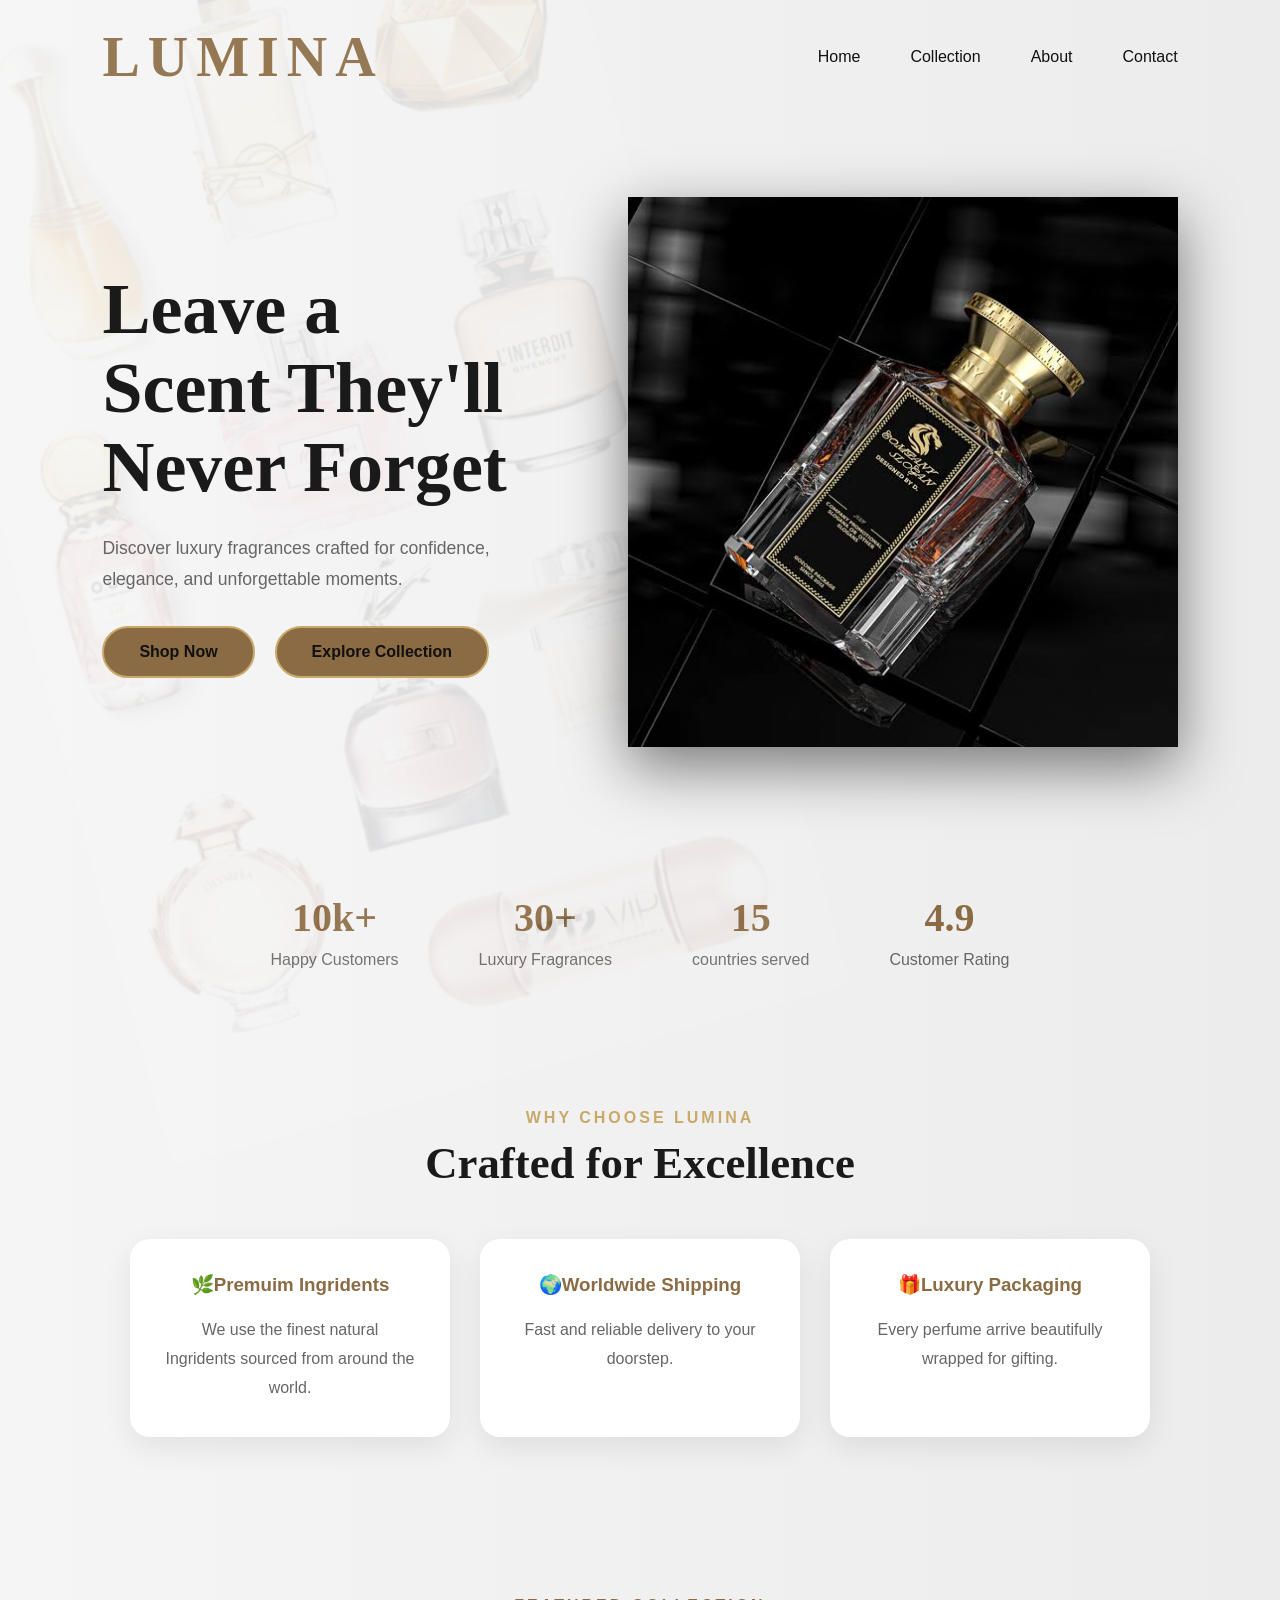
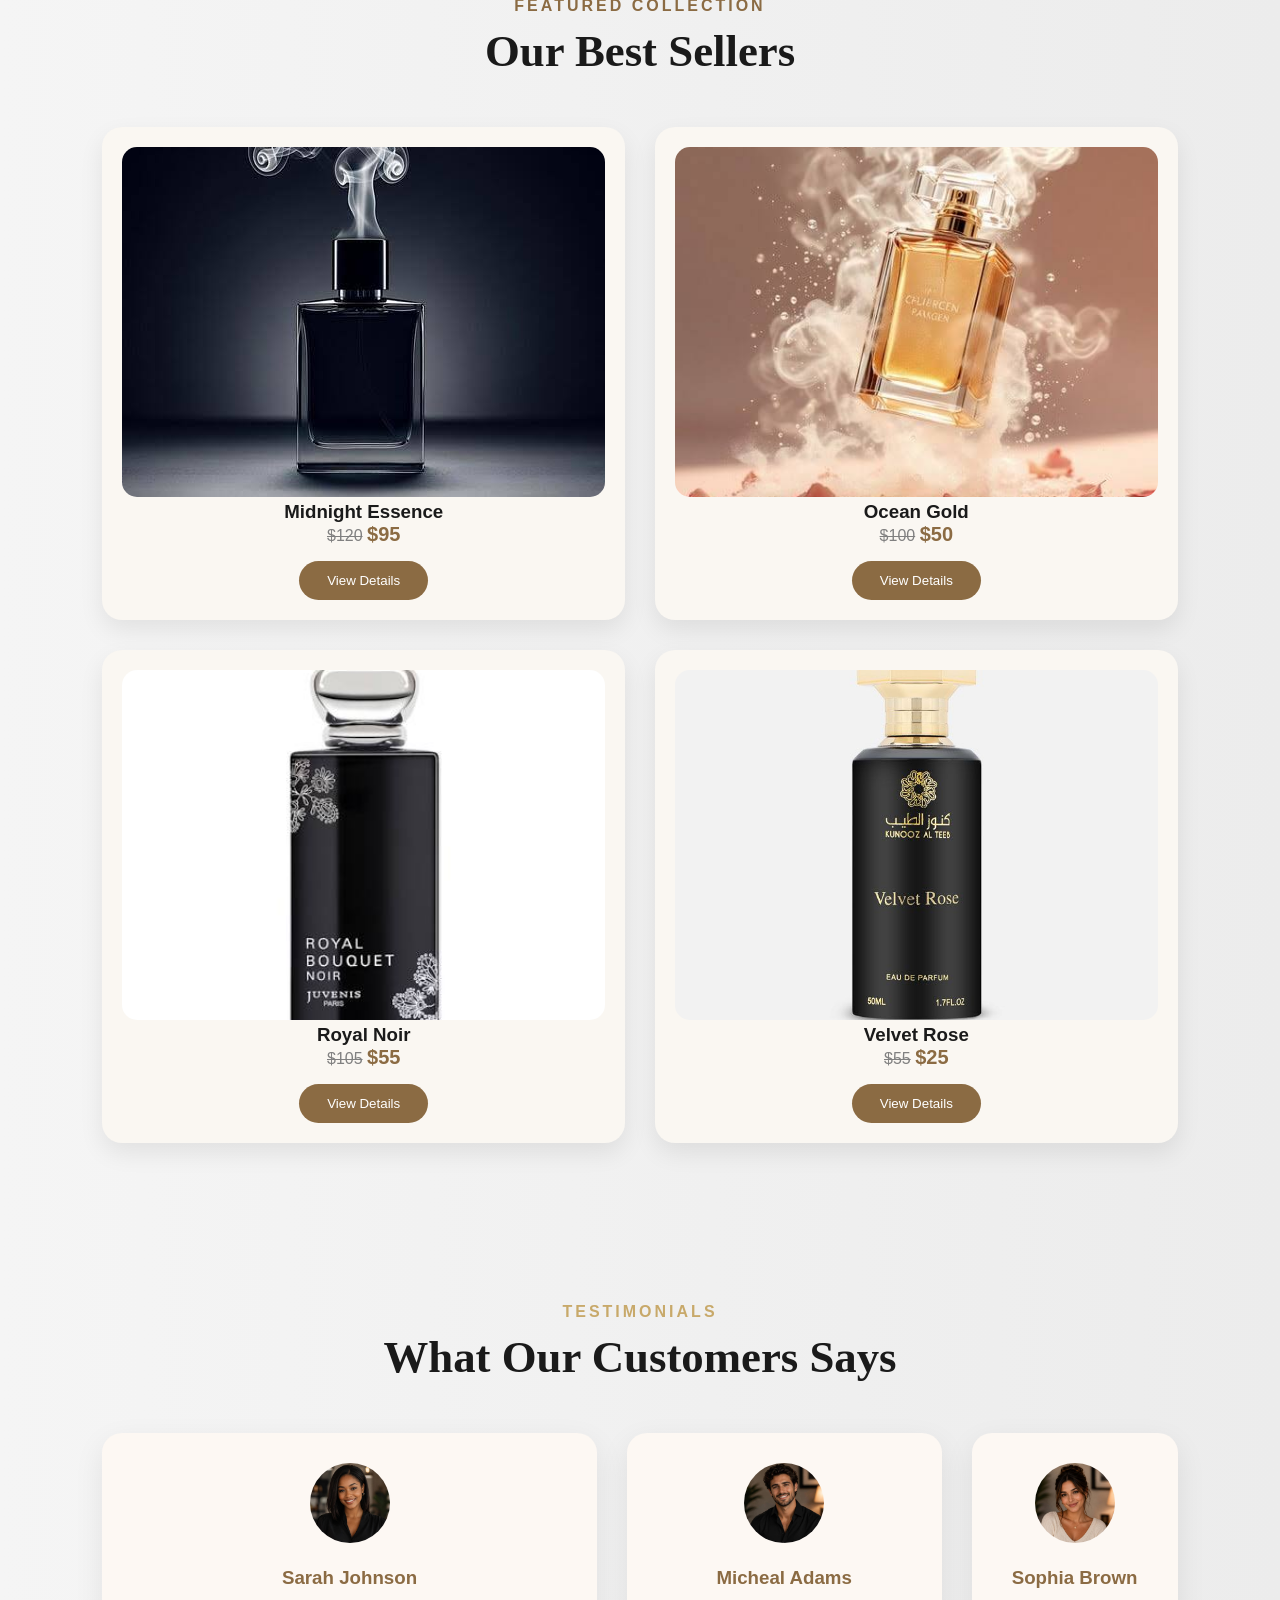
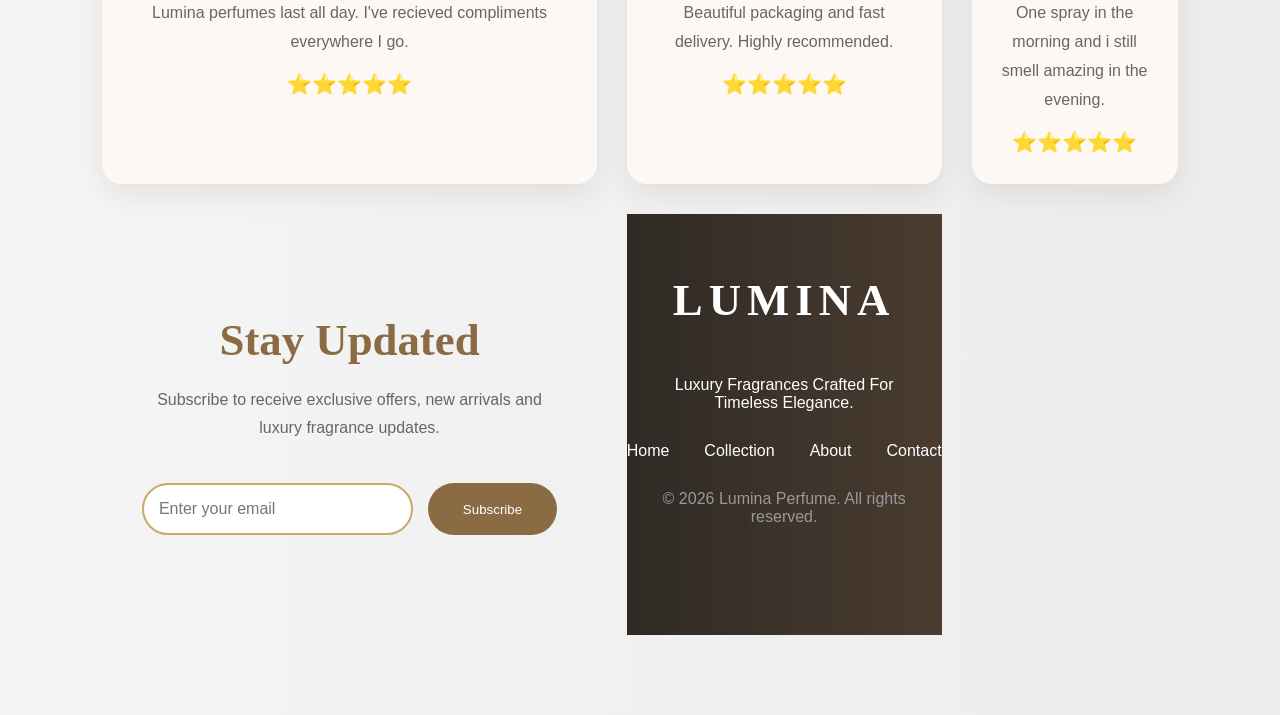
==== index.html @ da29b8a6 "First commit" ====
<!DOCTYPE html>
<html lang="en">
<head>
  <meta charset="UTF-8">
  <meta name="viewport" content="width=device-width, initial-scale=1.0">
  <title>LUMINA PERFUME</title>

  <link rel="stylesheet" href="style.css">
</head>
<body>
  <header>
    <nav>
      <h2>LUMINA</h2>

      <ul>
        <li><a href="#">Home</a></li>
        <li><a href="#">Collection</a></li>
        <li><a href="#">About</a></li>
        <li><a href="#">Contact</a></li>
      </ul>
    </nav>
  </header>

  <section class="hero">
       <img src="images/w.jpg" alt="" class="bg-perfume">

       <div class="hero-text">
           <h1>Leave a <br> 
            Scent They'll <br>
            Never Forget
          </h1>

           <p>
            Discover luxury fragrances crafted for 
            confidence,
              elegance, and unforgettable moments.
           </p>
           <div class="buttons">
           <button>Shop Now</button>
           <button class="explore-btn">Explore Collection</button>
           </div>
       </div>
       <div class="hero-image">
          <img src="images/WhatsApp Image 2026-07-01 at 03.10.11.jpeg" alt="Perfume Bottle">
       </div>
  </section>
  <section class="stats">
    <div class="stat-box">
      <h2>10k+</h2>
      <p>Happy Customers</p>
    </div>

    <div class="stat-box">
      <h2>30+</h2>
      <p>Luxury Fragrances</p>
    </div>

    <div class="stat-box">
      <h2>15</h2>
      <p>countries served</p>
    </div>
    <div class="stat-box">
      <h2>4.9</h2>
      <p>Customer Rating</p>
    </div>
  </section>
  <section class="features">
    <h4>WHY CHOOSE LUMINA</h4>
    <h2>Crafted for Excellence</h2>
    <div class="feature-container">
      <div class="feature-card">
        <h3>🌿Premuim Ingridents</h3>
        <p>We use the finest natural
          Ingridents
             sourced from around the world.
        </p>
      </div>
      <div class="feature-card">
        <h3>🌍Worldwide Shipping</h3>
        <p>
          Fast and reliable delivery
          to your doorstep.
        </p>
      </div>
      <div  class="feature-card">
        <h3>🎁Luxury Packaging</h3>
        <p>
          Every perfume arrive beautifully
          wrapped for gifting.
        </p>
        </div>
  </section>
  <section class="collection">
    <h4>FEATURED COLLECTION</h4>
    <h2>Our Best Sellers</h2>
    <div class="collection-container">
      <div class="collection-card">
        <img src="images/WhatsApp Image 2026-07-01 at 03.10.11 (2).jpeg" alt="Midnight
         Essence">
         <h3>Midnight Essence</h3>
         <p><del>$120</del> <strong>$95</strong></p>
         <button>View Details</button>
      </div>
      <div class="collection-card">
        <img src="images/WhatsApp Image 2026-07-01 at 03.10.11 (1).jpeg" alt="Ocean
        Gold">
        <h3>Ocean Gold</h3>
        <p><del>$100</del> <strong>$50</strong></p>
        <button>View Details</button>
      </div>
      <div class="collection-card">
        <img src="images/img2.jpg" alt="Royal
        Noir">
        <h3>Royal Noir</h3>
        <p><del>$105</del> <strong>$55</strong></p>
        <button>View Details</button>
      </div>
      <div class="collection-card">
        <img src="images/44.jpg" alt="Velvet
        Rose">
        <h3>Velvet Rose</h3>
        <p><del>$55</del> <strong>$25</strong></p>
        <button>View Details</button>
      </div>
    </div>
  </section>
  <section class="testimonials">
    <h4>TESTIMONIALS</h4>
    <h2>What Our Customers Says</h2>
    <div class="testimonial-container">
      <div class="testimonial-card">
        <img src="images/12.jpeg" alt="customer">
        <h3>Sarah Johnson</h3>
        <p>
          Lumina perfumes last all day.
          I've recieved compliments
          everywhere I go.
        </p>
        <div class="stars">
          ⭐⭐⭐⭐⭐
        </div>
    </div>
      <div class="testimonial-card">
        <img src="images/download" alt="customer">
        <h3>Micheal Adams</h3>
        <p>
          Beautiful packaging and fast delivery.
          Highly recommended.
        </p>
        <div class="stars">
          ⭐⭐⭐⭐⭐
        </div>
    </div>
      <div class="testimonial-card">
        <img src="images/11.jpeg" alt="customer">
        <h3>Sophia Brown</h3>
        <p>
          One spray in the morning and i still 
          smell amazing in the evening.
        </p>
        <div class="stars">
          ⭐⭐⭐⭐⭐
        </div>
    </div>
    <section class="newsletter">

    <h2>Stay Updated</h2>

    <p>
        Subscribe to receive exclusive offers, new arrivals and luxury fragrance updates.
    </p>

    <div class="newsletter-box">
        <input type="email" placeholder="Enter your email">
        <button>Subscribe</button>
    </div>

</section>
    <footer>

    <h2>LUMINA</h2>

    <p>Luxury Fragrances Crafted For Timeless Elegance.</p>

    <div class="footer-links">
        <a href="#">Home</a>
        <a href="#">Collection</a>
        <a href="#">About</a>
        <a href="#">Contact</a>
    </div>

    <p class="copyright">
        © 2026 Lumina Perfume. All rights reserved.
    </p>

</footer>

<script src="script.js"></script>
</body>
</html>
---- style.css ----
*{
  margin: 0;
  padding: 0;
  box-sizing: border-box;
}
/* Google Font */
@import
url('https://fonts.googleapis.com/css2?family=Cinzel:wght@400;600;700&family=Poppins:wght@300;400;500;600&display=swap');
body{
  font-family: 'Poppins', sans-serif;
  background: linear-gradient(to right,#f5F5F5, #ECECEC);
  color: #1a1a1a;
}
a{
  text-decoration: none;
  color: #111;
}
ul{
  list-style: none;
}
.hero-image img{
  width: 550px;
  filter: drop-shadow(0 20px 30px rgba(0,0,0,.5));
  transition: 0.4s ease;
  animation: float 4s ease-in-out infinite;
}
header{
  width: 100%;
  padding: 25px 8%;
}
nav{
  display: flex;
  justify-content: space-between;
  align-items: center;
}
nav h2{
  font-family: 'Cinzel', serif;
  font-size: 3.5rem;
  color: #8B6B43;
  letter-spacing: 8px;
}
nav ul{
  display: flex;
  gap: 50px;
}
nav a{
  font-size: 16px;
  transition: 3s;
}
nav a:hover{
  color: #C8A96A;
}
.hero{
  display: flex;
  justify-content: space-between;
  align-items: center;
  padding: 80px 8%;
  min-height: 80vh;
}
.hero-text{
  max-width: 550px;
}
.hero-text h1{
  font-size: 4.5rem;
  font-family: 'Cinzel', serif;
  line-height: 1.1;
  max-width: 600px;
}
.hero-text p{
  font-size: 1.1rem;
  margin: 25px 0;
  width: 85%;
  color: #666;
  line-height: 1.8;
}
.hero-text button:hover{
  transform: translateY(-5px);
}
.hero{
  position: relative;
}
.bg-perfume{
  position: absolute;
  left: 0;
  top: 50%;
  transform: translateY(-50%) rotate(-15deg);
  width: 700px;
  opacity: .09;
  z-index: 0;
}
.hero-text,
.hero-image{
  position: relative;
  z-index: 1;
}
.hero-image img:hover{
  transform: scale(1.05)rotate(-5deg);
}
.hero-text button{
  padding: 15px 35px;
  border: 2px solid #C8A96A;
  background: #8B6B43;
  color: #111;
  font-size: 16px;
  font-weight: 600;
  border-radius: 50px;
  cursor: pointer;
  transition: all .4s ease;
}
.hero-text button:hover{
  background: transparent;
  color: #8B6B43;
  transform: translateY(-4px);
}
nav li{
  position: relative;
}
nav a::after{
  content: "";
  position: absolute;
  left: 0;
  bottom: -6px;
  width: 0%;
  height: 2px;
  background: #C8A96A;
  transition: 3s;
}
nav a:hover::after{
  width: 100%;
}
.stats{
  display: flex;
  justify-content: center;
  gap: 80px;
  padding: 60px 8%;
  text-align: center;
}
.stat-box h2{
  font-size: 2.5rem;
  color: #8B6B43;
  font-family: 'Cinzel', serif;
}
.stat-box p{
  margin-top: 10px;
  color: #666;
}
@keyframes float{
  0%{
    transform: translateY(0);
  }
  50%{
    transform: translateY(-15px);
  }
  100%{
    transform: translateY(0);
  }
}
.buttons{
  margin-top: 30px;
  display: flex;
  gap: 20px;
}
.explore-btn{
  background: transparent;
  color: #8B6B43;
  border: 2px solid #8B6B43;
}
.explore-btn:hover{
  background: #8B6B43;
  color: white;
}
.features{
  padding: 80px 8%;
  text-align: center;
}
.features h4{
  color: #C8A96A;
  letter-spacing: 3px;
  margin-bottom: 10px;
}
.features h2{
  font-size: 2.8rem;
  font-family: 'Cinzel', serif;
  margin-bottom: 50px;
}
.feature-container{
  display: flex;
  justify-content: center;
  gap: 30px;
  flex-wrap: wrap;
}
.feature-card{
  width: 320px;
  background: white;
  padding: 35px;
  border-radius: 20px;
  box-shadow: 0 10px 30px rgba(0,0,0,.08);
  transition: .4s;
}
.feature-card:hover{
  transform: translateY(-10px);
}
.feature-card h3{
  margin-bottom: 20px;
  color: #8B6B43;
}
.feature-card p{
  color: #666;
  line-height: 1.8;
}
.collection{
  padding: 80px 8%;
  text-align: center;
}
.collection-container{
  display: grid;
  grid-template-columns: 1fr 1fr;
  gap: 30px;
}
.collection-card img{
  width: 100%;
  height: 350px;
  object-fit: cover;
  border-radius: 15px;
}
.collection-card{
  background: #FAF7F2;
  padding: 20px;
  border-radius: 20px;
  box-shadow: 0 10px 25px rgba(0,0,0,.08);
  transition: .4s;
  text-align: center;
}
.collection-card:hover{
  transform: translateY(-10px);
  box-shadow: 0 20px 45px rgba(0,0,0,.18)
}
.collection-card button{
  margin-top: 15px;
  padding: 12px 28px;
  border: none;
  border-radius: 30px;
  background: #8B6B43;
  color: white;
  cursor: pointer;
  transition: .3s;
}
.collection-card button:hover{
  background: #C8A96A;
}
.collection h4{
  color: #8B6B43;
  letter-spacing: 3px;
  margin-bottom: 10px;
}
.collection h2{
  font-size: 2.8rem;
  font-family: 'Cinzel', serif;
  margin-bottom: 50px;
}
.collection-card del{
  color: gray;
}
.collection-card strong{
  color: #8B6B43;
  font-size: 20px;
}
.testimonials{
    padding: 80px 8%;
    text-align: center;
}

.testimonials h4{
    color: #C8A96A;
    letter-spacing: 3px;
    margin-bottom: 10px;
}

.testimonials h2{
    font-size: 2.8rem;
    font-family: 'Cinzel', serif;
    margin-bottom: 50px;
}

.testimonial-container{
    display: grid;
    grid-template-columns: repeat(3, 1fr);
    gap: 30px;
}

.testimonial-card{
    background: #FDF8F3;
    padding: 30px;
    border-radius: 20px;
    box-shadow: 0 10px 30px rgba(0,0,0,.08);
    transition: .4s;
}

.testimonial-card:hover{
    transform: translateY(-10px);
}

.testimonial-card img{
    width: 80px;
    height: 80px;
    border-radius: 50%;
    object-fit: cover;
    margin-bottom: 20px;
}

.testimonial-card h3{
    color: #8B6B43;
    margin-bottom: 10px;
}

.testimonial-card p{
    color: #666;
    line-height: 1.8;
    margin-bottom: 15px;
}

.stars{
    color: gold;
    font-size: 20px;
}
footer{
    background: linear-gradient(to right,#2F2A25,#4A3C30);
    color: white;
    text-align: center;
    padding: 60px 8%;
}

footer h2{
    font-family: 'Cinzel', serif;
    letter-spacing: 6px;
    margin-bottom: 20px;
}

.footer-links{
    margin: 30px 0;
    display: flex;
    justify-content: center;
    gap: 35px;
}

.footer-links a{
    color: white;
}

.footer-links a:hover{
    color: #C8A96A;
}

.copyright{
    margin-top: 30px;
    color: #999;
}
.newsletter{
    padding: 100px 8%;
    text-align: center;
}

.newsletter h2{
    font-size: 2.8rem;
    font-family: 'Cinzel', serif;
    color: #8B6B43;
    margin-bottom: 20px;
}

.newsletter p{
    color: #666;
    max-width: 600px;
    margin: auto;
    line-height: 1.8;
}

.newsletter-box{
    margin-top: 40px;
    display: flex;
    justify-content: center;
    gap: 15px;
}

.newsletter-box input{
    width: 350px;
    padding: 15px;
    border: 2px solid #C8A96A;
    border-radius: 50px;
    outline: none;
    font-size: 16px;
}

.newsletter-box button{
    padding: 15px 35px;
    border: none;
    background: #8B6B43;
    color: white;
    border-radius: 50px;
    cursor: pointer;
}
@media (max-width: 760px){
  nav{
    flex-direction: column;
    gap: 20px;
  }
  .hero{
    flex-direction: column;
    text-align:center;
  }
  .hero-text h1{
    font-size: 3rem;
  }
  .hero-image img{
    width:100%;
    max-width:320px;
  }
  .buttons{
    justify-content: center;
    flex-wrap: wrap;
  }
  .collection-container{
    grid-template-columns: 1fr;
  }
  .testimonial-container{
    grid-template-columns: 1fr;
  }
  .feature-container{
    flex-direction: column;
    align-items: center;
  }
  .hero-image img:hover{
    transform: none;
  }
  .hero-text{
    max-width: 100%;
  }
  .hero-text p{
    width: 100%;
  }
  .hero{
    padding: 50px 5%;
  }
  nav h2{
    font-size: 2.2rem;
    letter-spacing: 4px;
  }
}
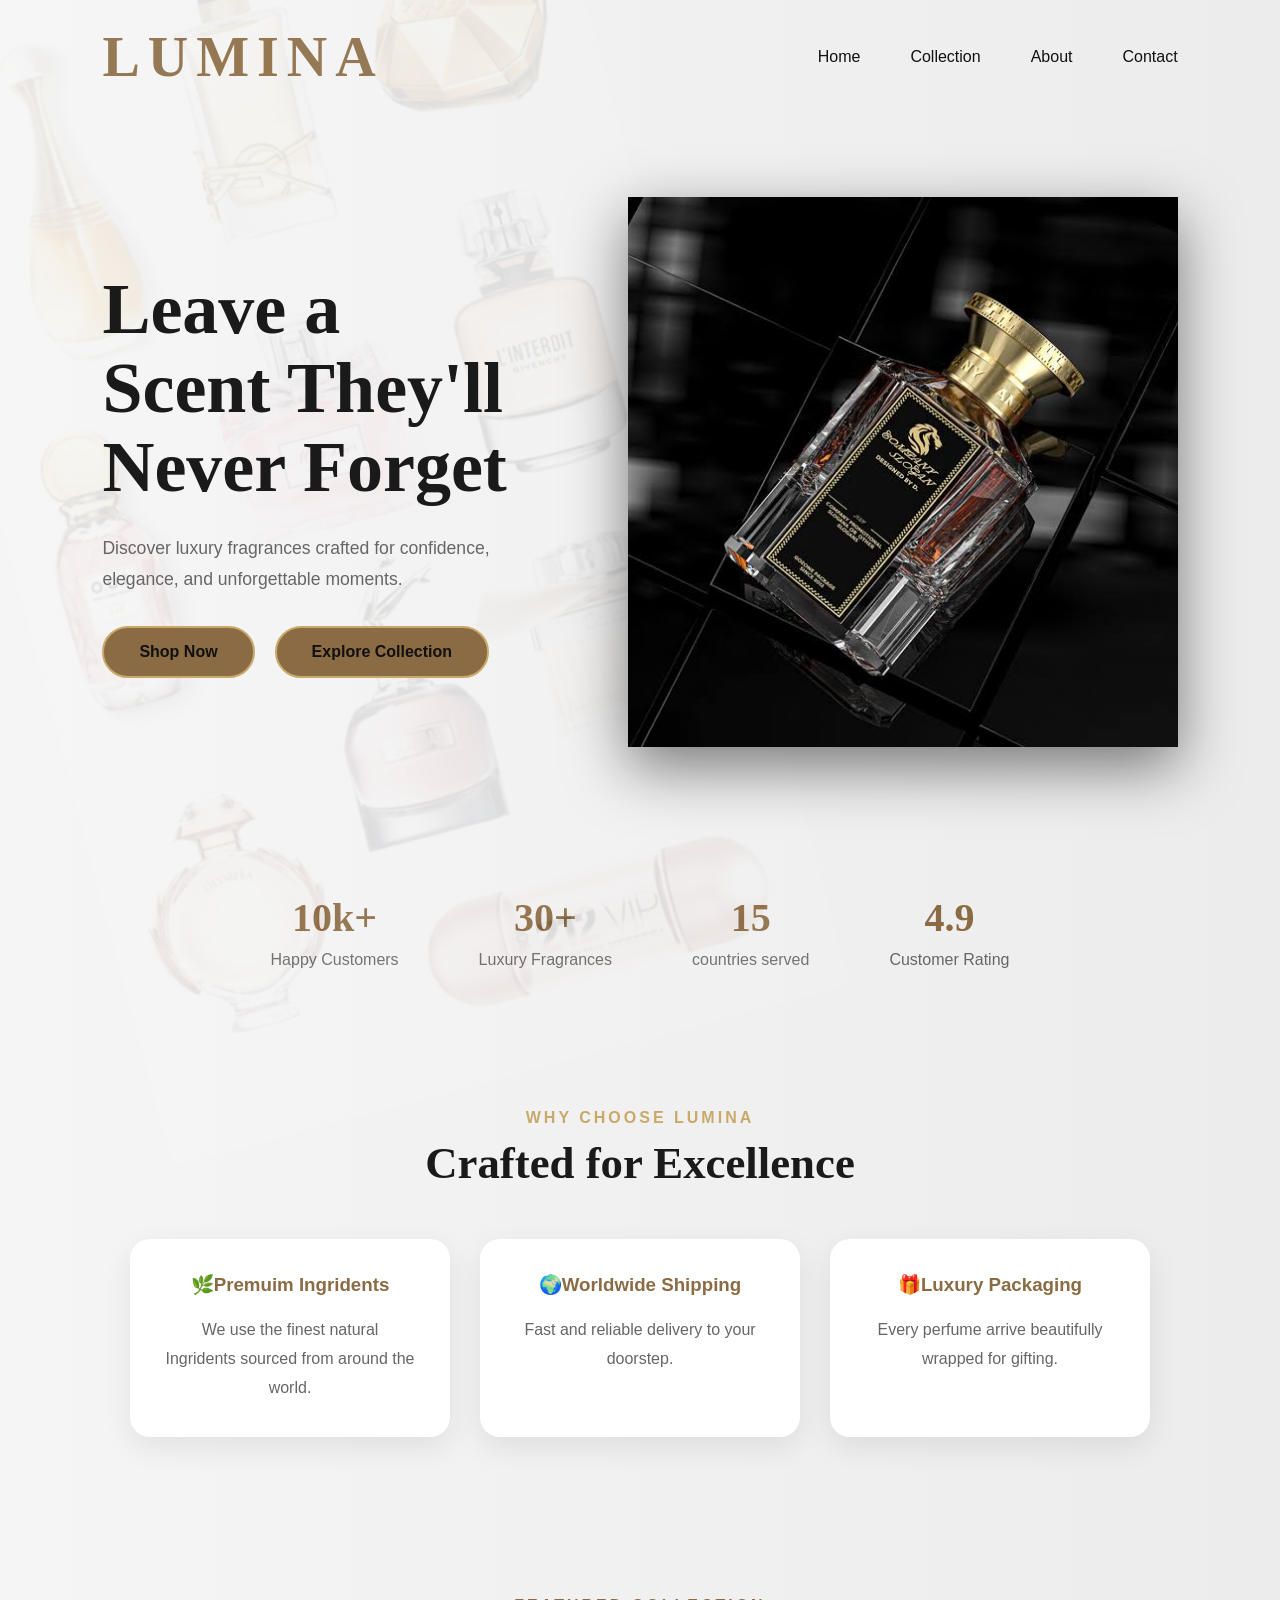
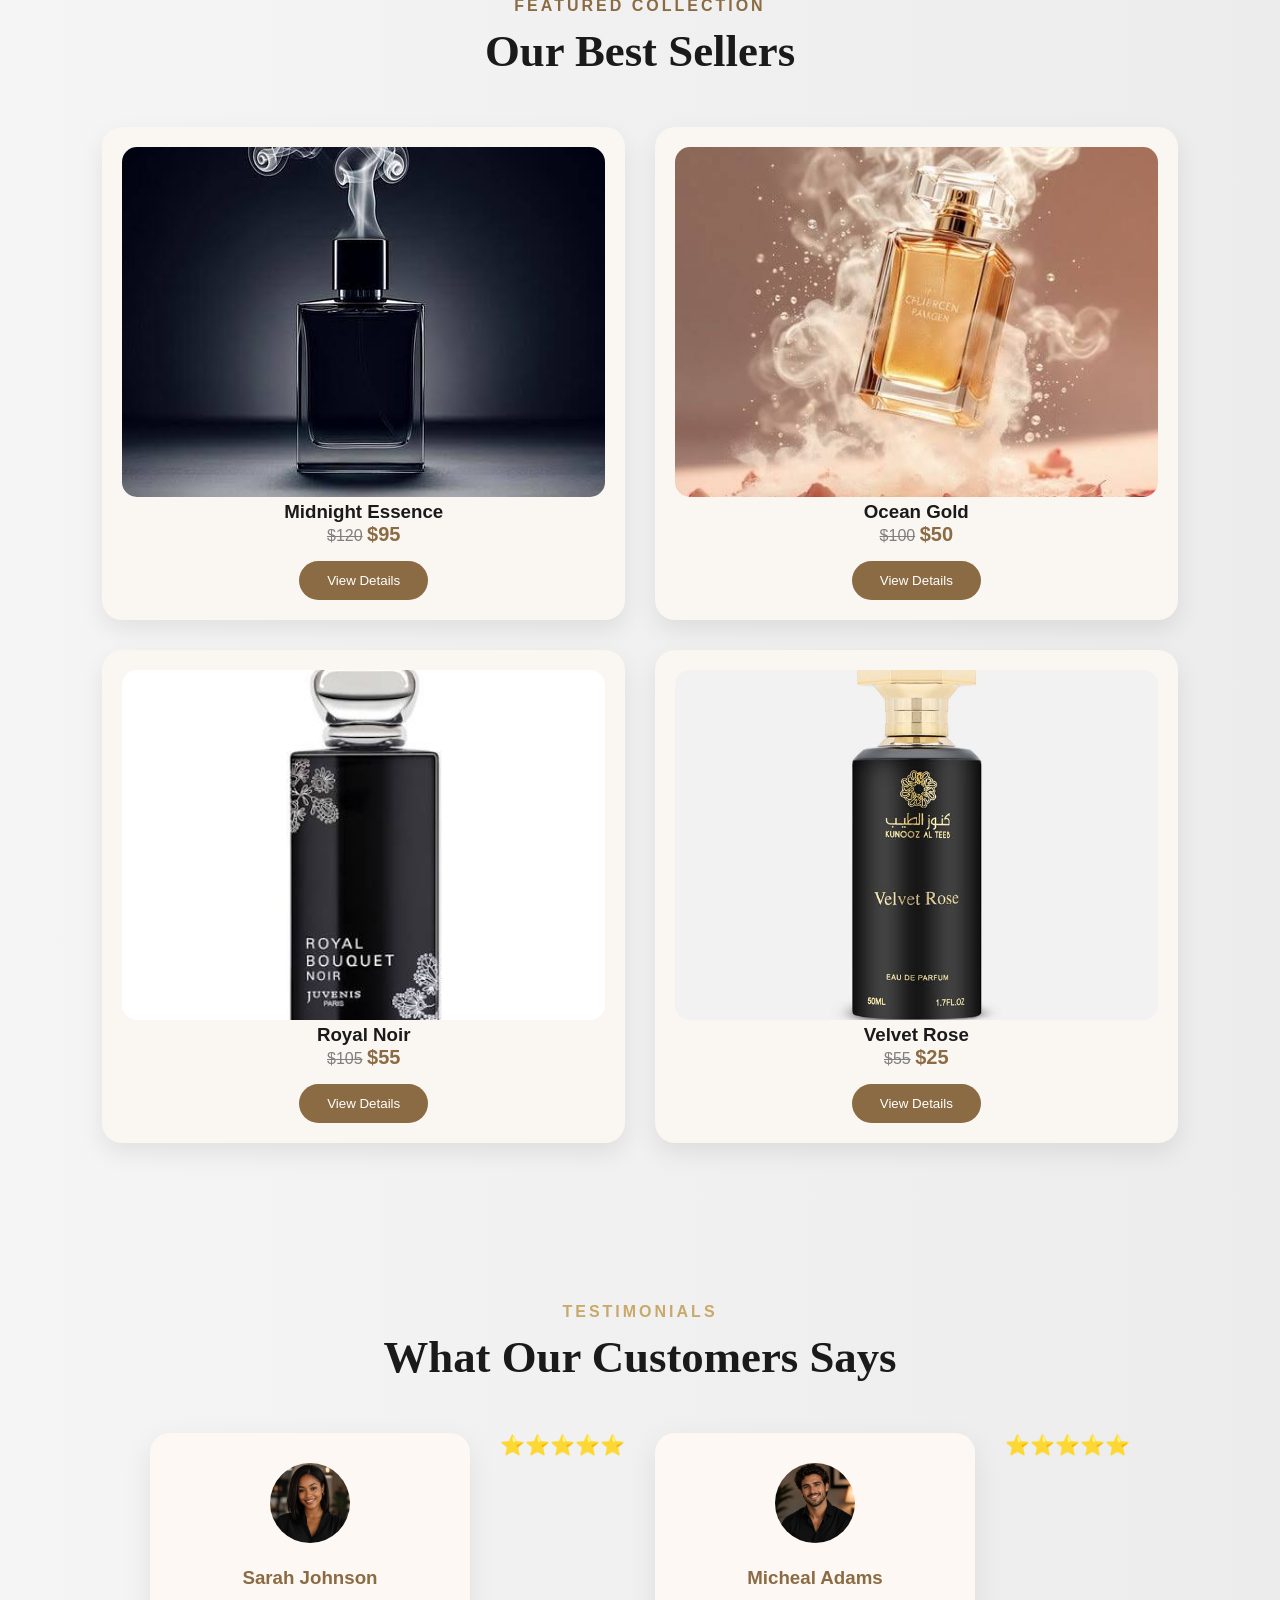
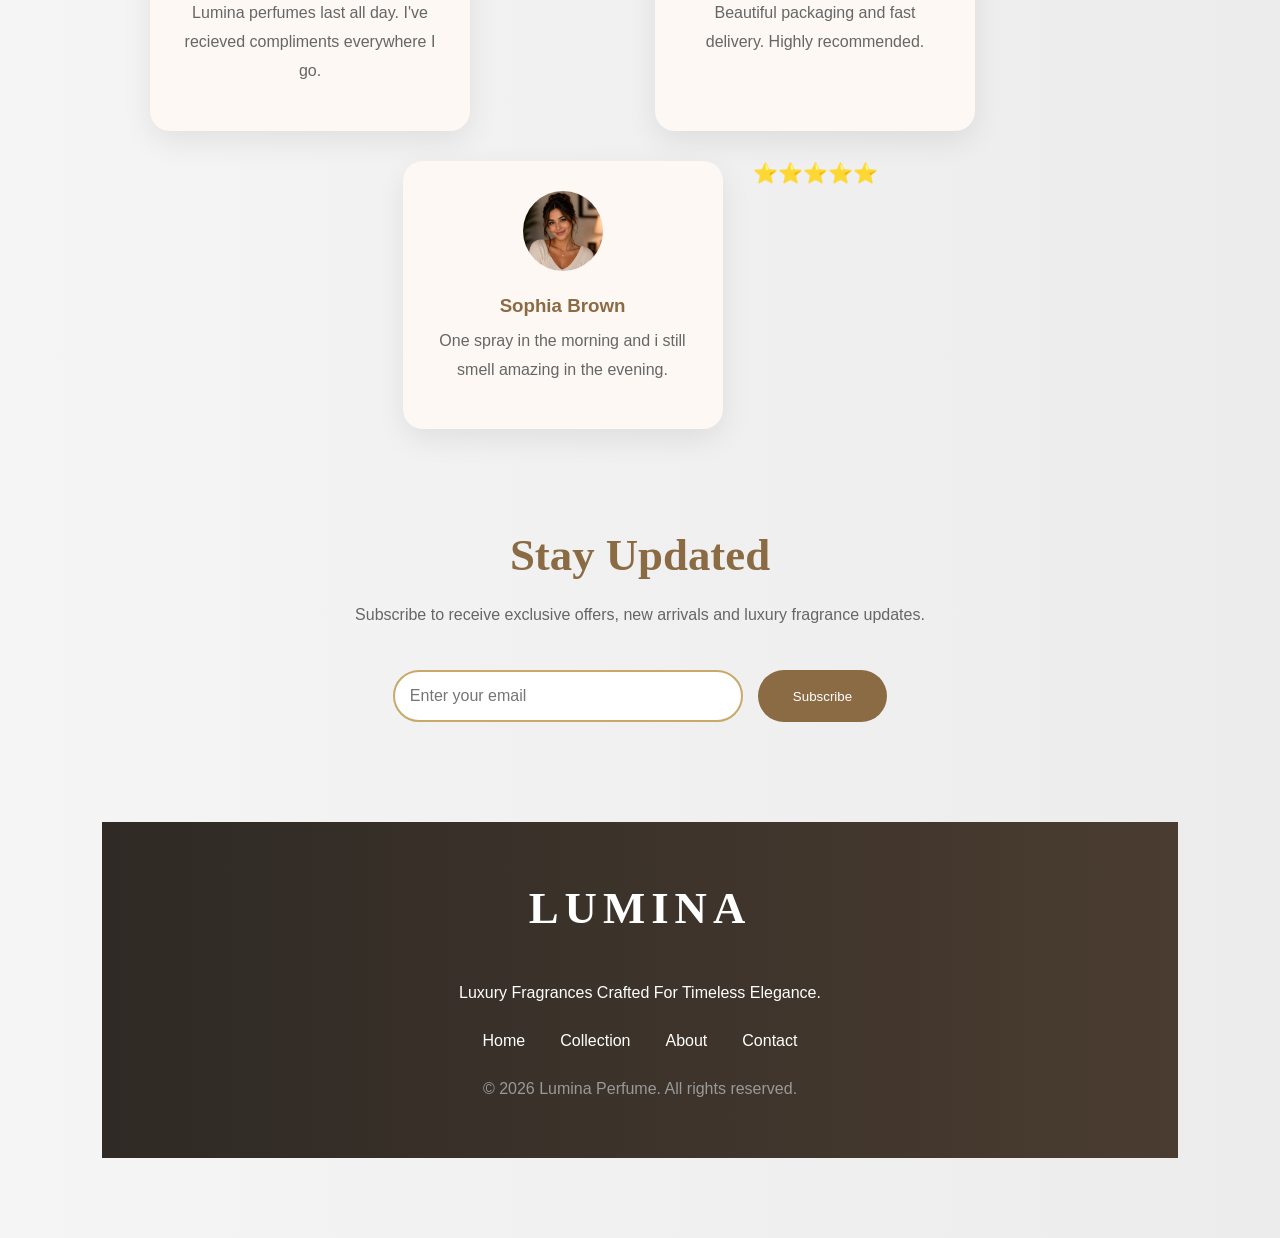
==== commit 1f3d9c76: "Fixed testimonial responsive layout" ====
--- a/index.html
+++ b/index.html
@@ -127,7 +127,7 @@
   <section class="testimonials">
     <h4>TESTIMONIALS</h4>
     <h2>What Our Customers Says</h2>
-    <div class="testimonial-container">
+    <section class="testimonial-container">
       <div class="testimonial-card">
         <img src="images/12.jpeg" alt="customer">
         <h3>Sarah Johnson</h3>
@@ -136,6 +136,7 @@
           I've recieved compliments
           everywhere I go.
         </p>
+      </div>
         <div class="stars">
           ⭐⭐⭐⭐⭐
         </div>
@@ -147,6 +148,7 @@
           Beautiful packaging and fast delivery.
           Highly recommended.
         </p>
+      </div>
         <div class="stars">
           ⭐⭐⭐⭐⭐
         </div>
@@ -158,10 +160,12 @@
           One spray in the morning and i still 
           smell amazing in the evening.
         </p>
+      </div>
         <div class="stars">
           ⭐⭐⭐⭐⭐
         </div>
     </div>
+  </section>
     <section class="newsletter">
 
     <h2>Stay Updated</h2>
--- a/style.css
+++ b/style.css
@@ -283,7 +283,9 @@
 }
 
 .testimonial-container{
-    display: grid;
+    display: flex;
+    justify-content: center;
+    flex-wrap: wrap;
     grid-template-columns: repeat(3, 1fr);
     gap: 30px;
 }
@@ -291,6 +293,7 @@
 .testimonial-card{
     background: #FDF8F3;
     padding: 30px;
+    width: 320px;
     border-radius: 20px;
     box-shadow: 0 10px 30px rgba(0,0,0,.08);
     transition: .4s;
@@ -398,50 +401,97 @@
     border-radius: 50px;
     cursor: pointer;
 }
-@media (max-width: 760px){
+/* ========================= */
+/* Responsive Design */
+/* ========================= */
+
+@media (max-width: 768px) {
+
   nav{
     flex-direction: column;
     gap: 20px;
   }
+
+  nav ul{
+    flex-wrap: wrap;
+    justify-content: center;
+    gap: 20px;
+  }
+
   .hero{
     flex-direction: column;
-    text-align:center;
-  }
+    text-align: center;
+    padding: 50px 8%;
+  }
+
+  .hero-text{
+    max-width: 100%;
+  }
+
   .hero-text h1{
     font-size: 3rem;
   }
-  .hero-image img{
-    width:100%;
-    max-width:320px;
-  }
+
+  .hero-text p{
+    width: 100%;
+  }
+
   .buttons{
     justify-content: center;
     flex-wrap: wrap;
   }
+
+  .hero-image img{
+    width: 300px;
+    margin-top: 40px;
+  }
+
+  .stats{
+    flex-wrap: wrap;
+    gap: 40px;
+  }
+
+  .feature-container{
+    flex-direction: column;
+    align-items: center;
+  }
+
   .collection-container{
     grid-template-columns: 1fr;
   }
+
+  .testimonials-container{
+    flex-direction: column;
+    align-items: center;
+  }
+
+  footer{
+    text-align: center;
+  }
+  .testimonials{
+    padding: 60px 8%;
+  }
+  .testimonials-container{
+    display: flex;
+    flex-direction: column;
+    align-items: center;
+    gap: 25px;
+  }
+  .testimonial-card{
+    width: 100%;
+    max-width: 350px;
+  }
+  .testimonial-card img{
+    width: 70px;
+    height: 70px;
+  }
   .testimonial-container{
-    grid-template-columns: 1fr;
-  }
-  .feature-container{
     flex-direction: column;
     align-items: center;
   }
-  .hero-image img:hover{
-    transform: none;
-  }
-  .hero-text{
-    max-width: 100%;
-  }
-  .hero-text p{
+  .testimonial-card{
     width: 100%;
-  }
-  .hero{
-    padding: 50px 5%;
-  }
-  nav h2{
-    font-size: 2.2rem;
-    letter-spacing: 4px;
-  }
+    max-width: 340px;
+  }
+
 }
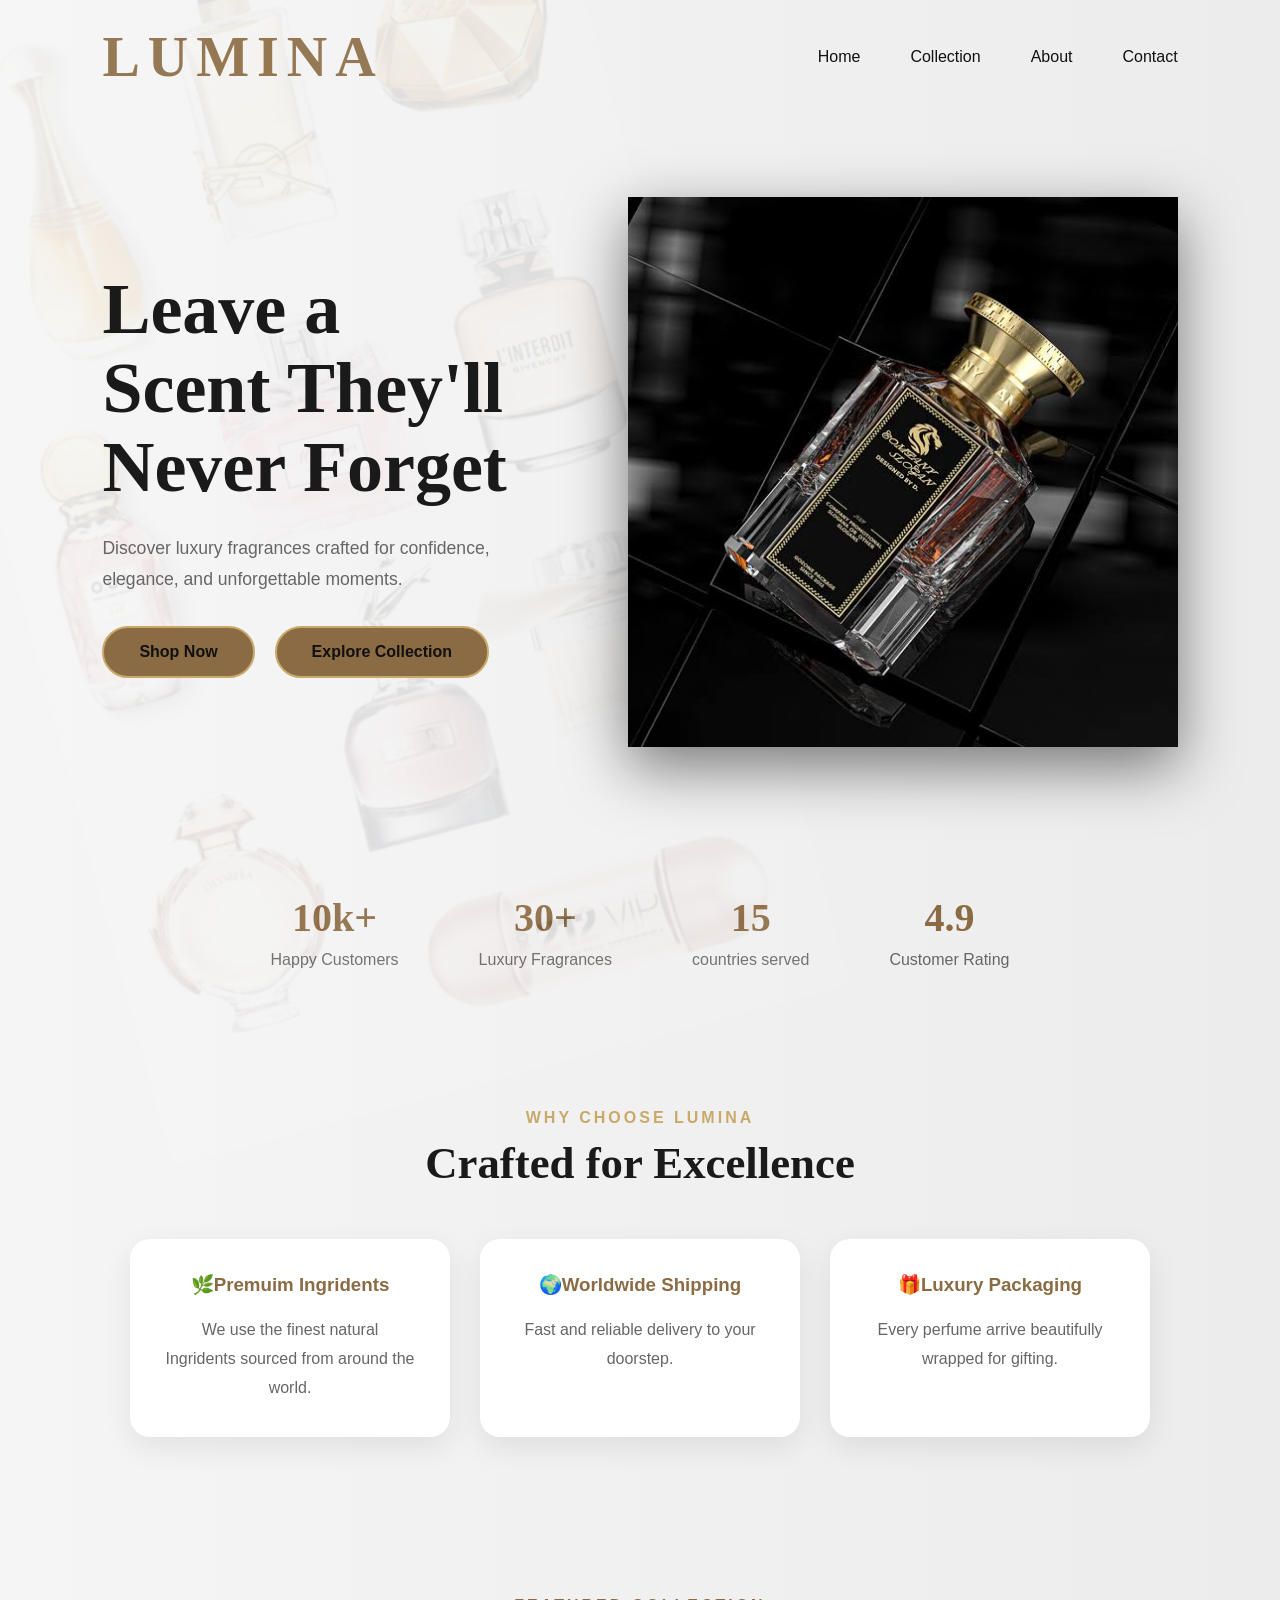
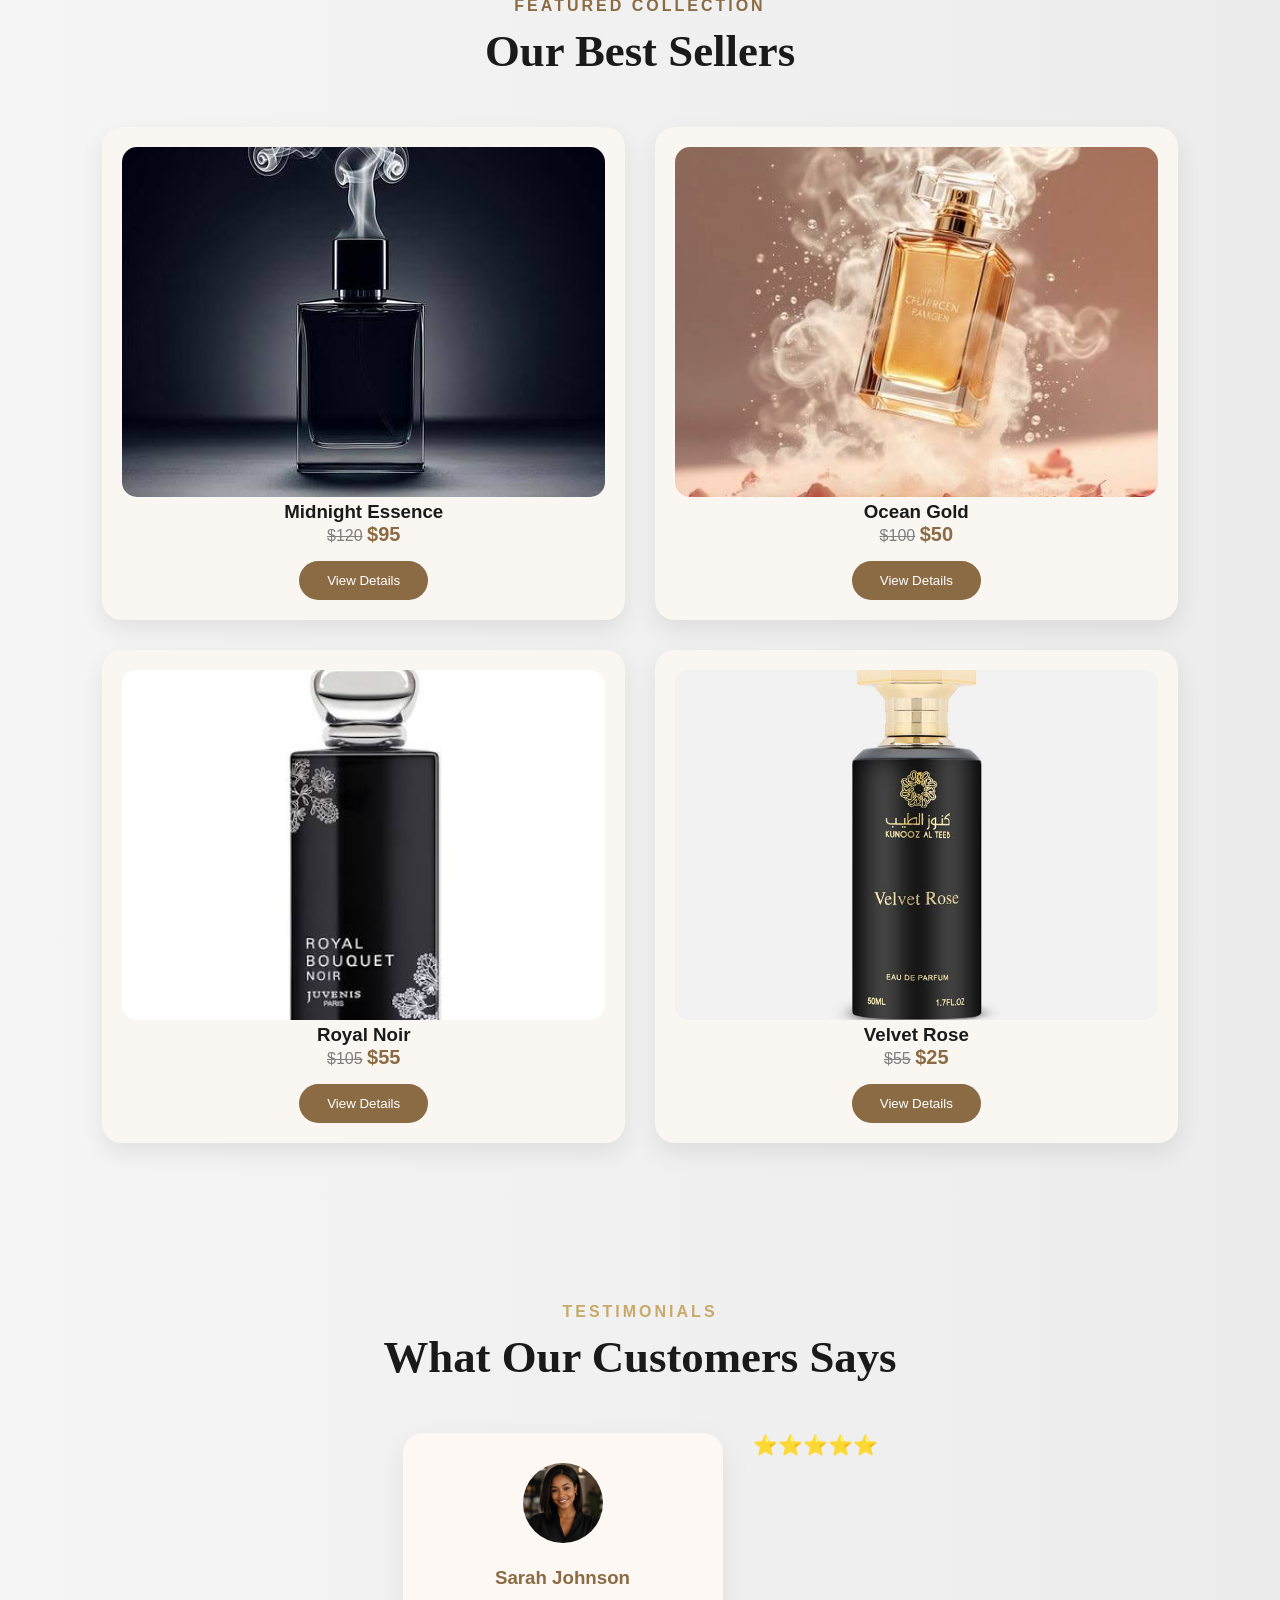
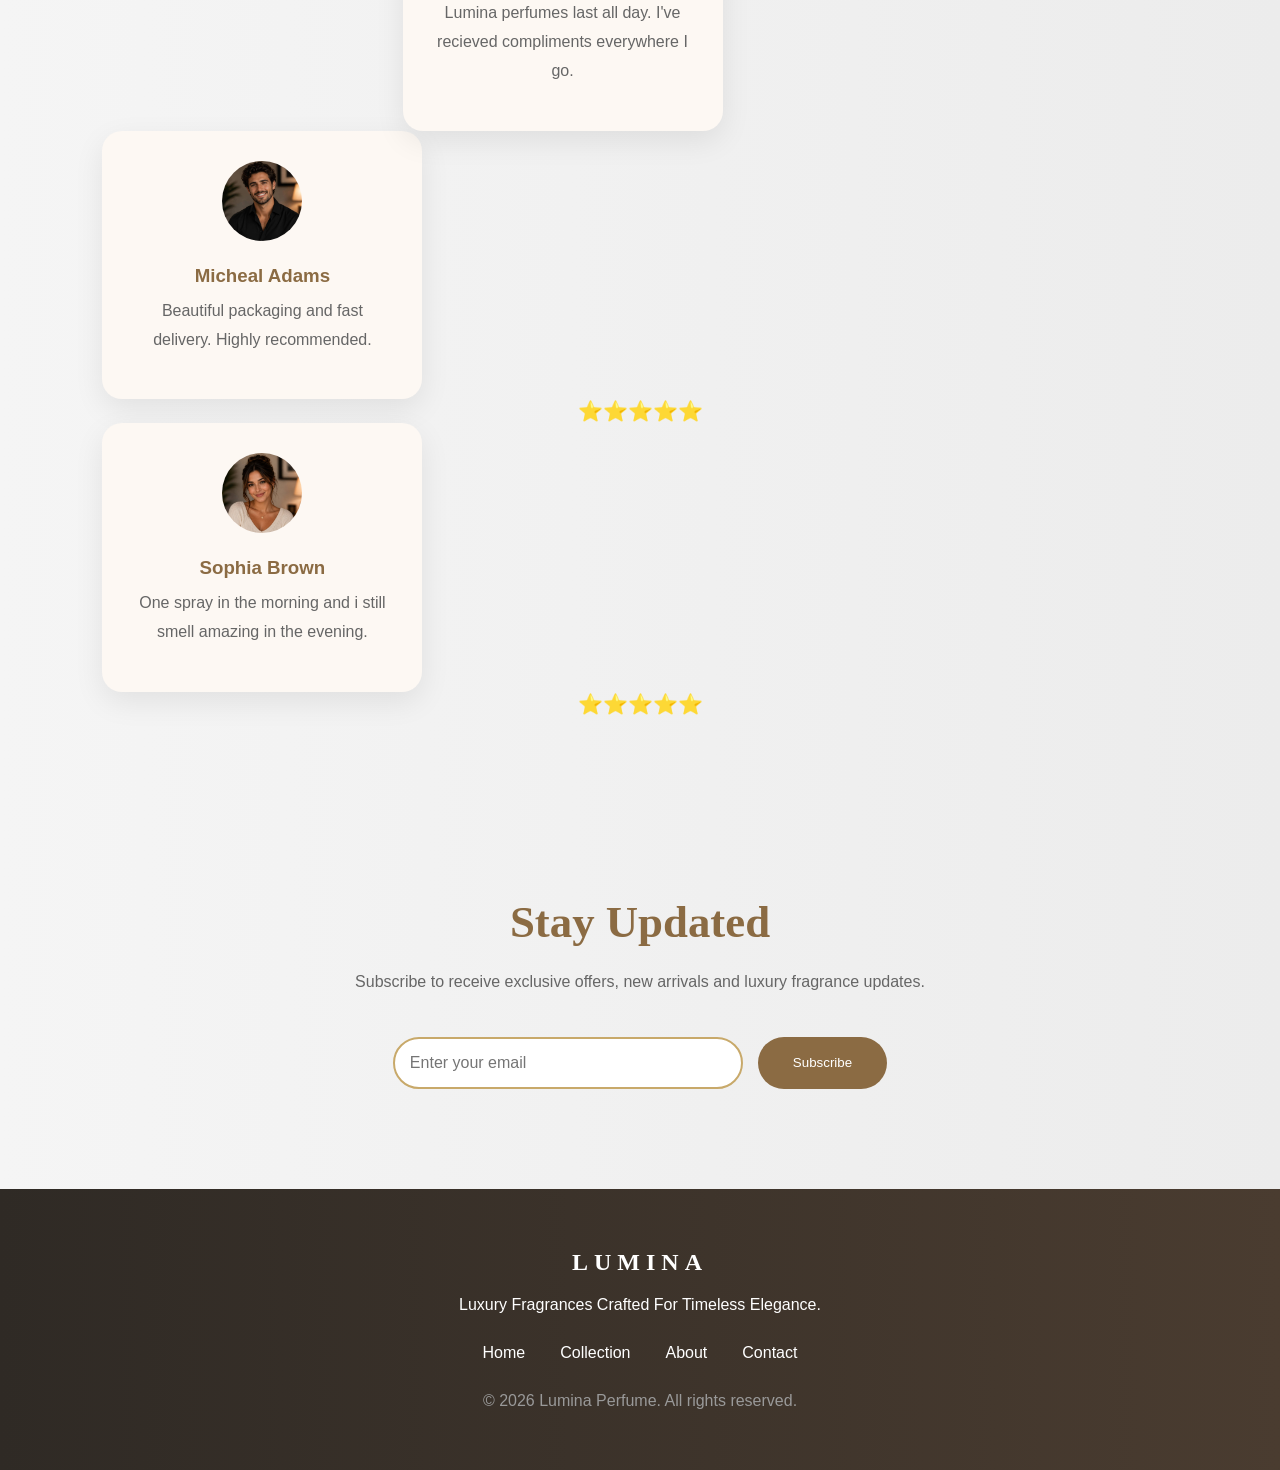
==== commit 5853ed84: "Fixed responsive layout" ====
--- a/index.html
+++ b/index.html
@@ -127,7 +127,7 @@
   <section class="testimonials">
     <h4>TESTIMONIALS</h4>
     <h2>What Our Customers Says</h2>
-    <section class="testimonial-container">
+    <div class="testimonial-container">
       <div class="testimonial-card">
         <img src="images/12.jpeg" alt="customer">
         <h3>Sarah Johnson</h3>
@@ -165,6 +165,7 @@
           ⭐⭐⭐⭐⭐
         </div>
     </div>
+  </div>
   </section>
     <section class="newsletter">
 
--- a/style.css
+++ b/style.css
@@ -493,5 +493,16 @@
     width: 100%;
     max-width: 340px;
   }
-
+  .newsletter-box{
+    flex-direction: column;
+    align-items: center;
+  }
+  .newsletter-box input{
+    width: 100%;
+    max-width: 350px;
+  }
+  .newsletter-box button{
+    width: 100%;
+    max-width: 350px;
+  }
 }
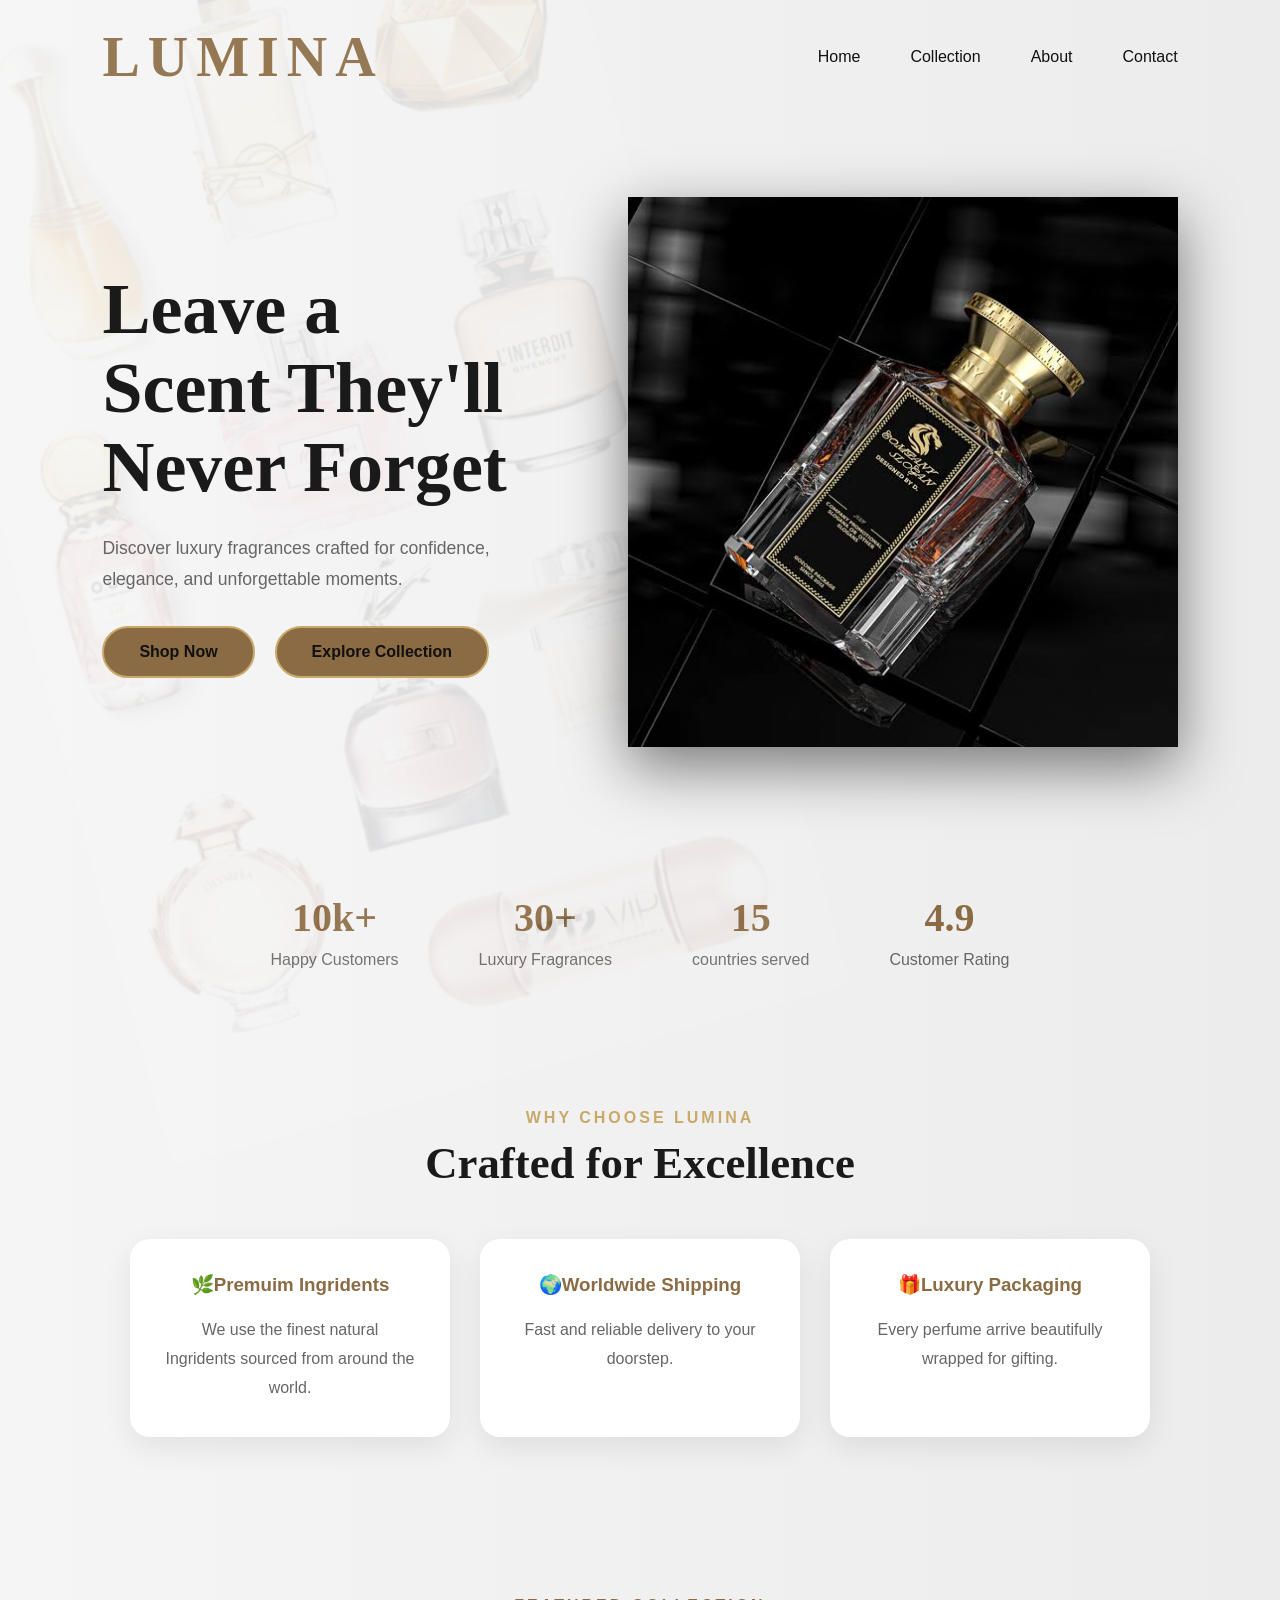
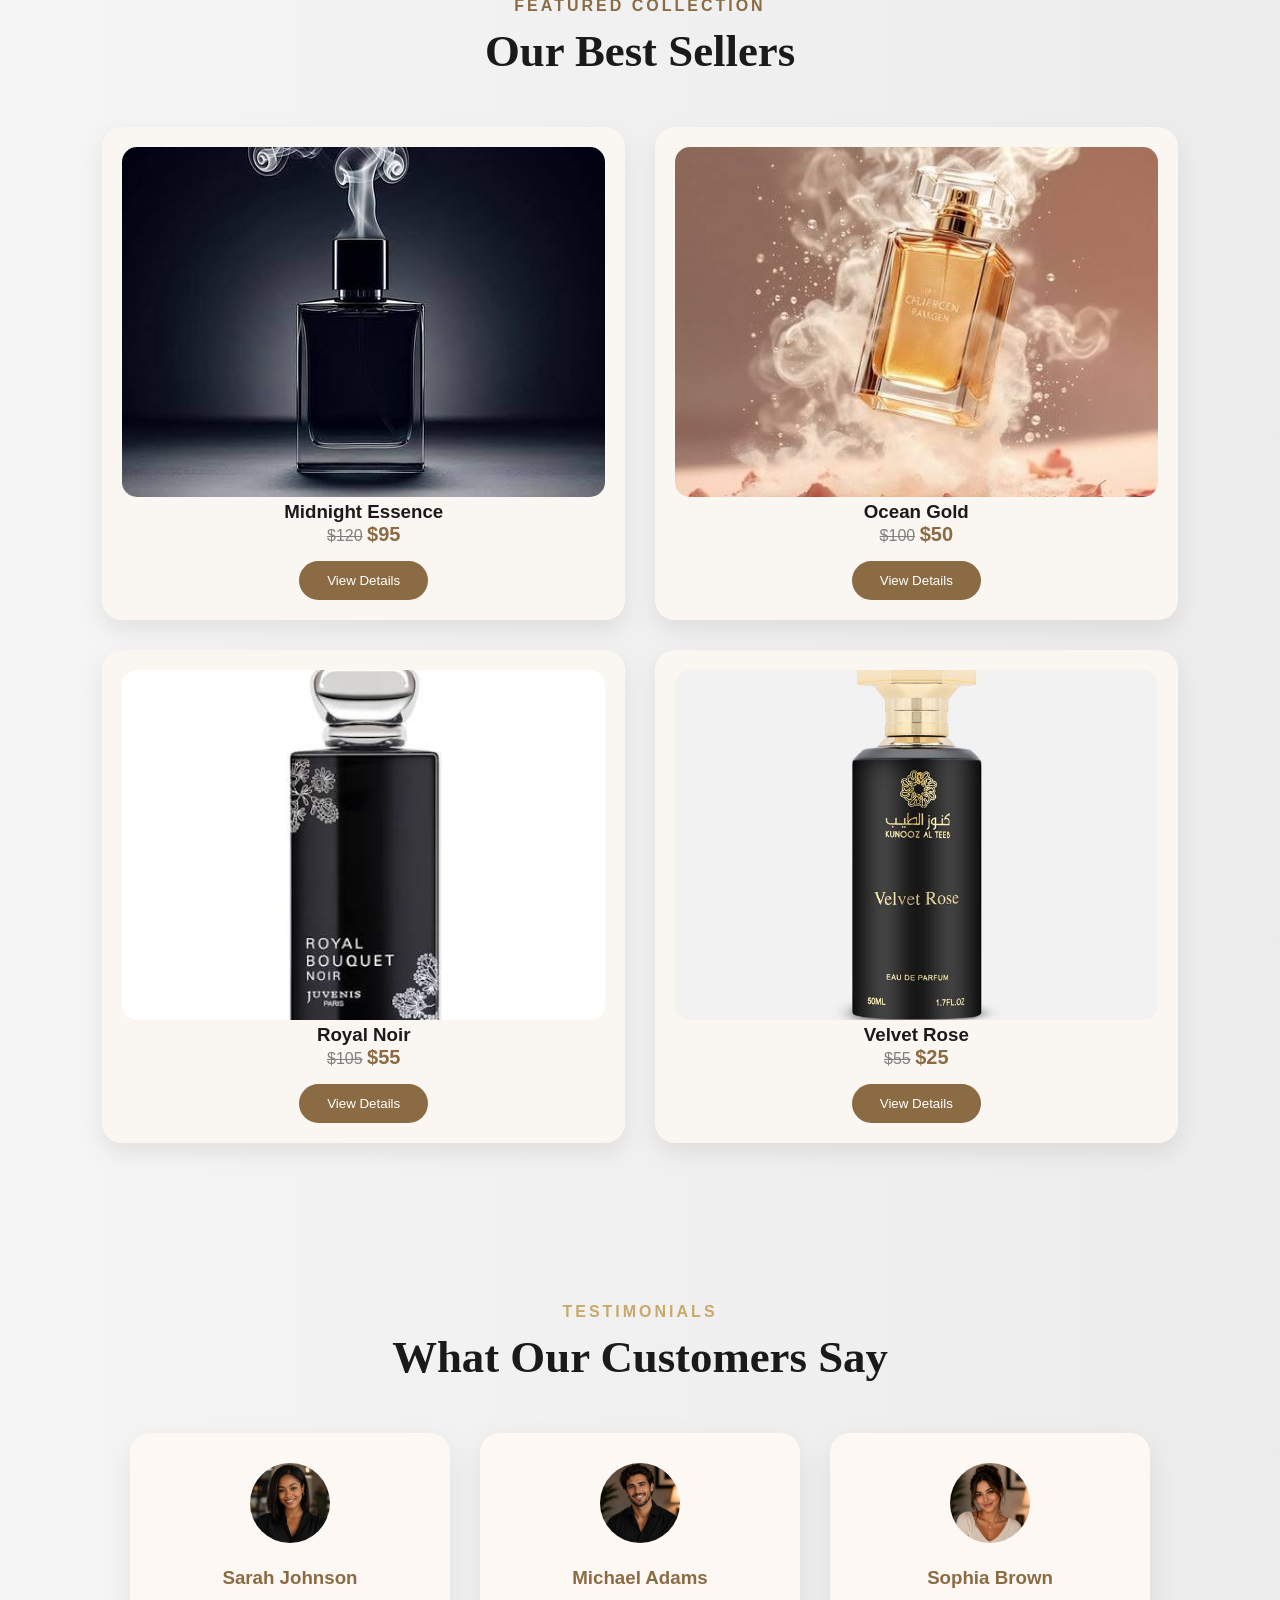
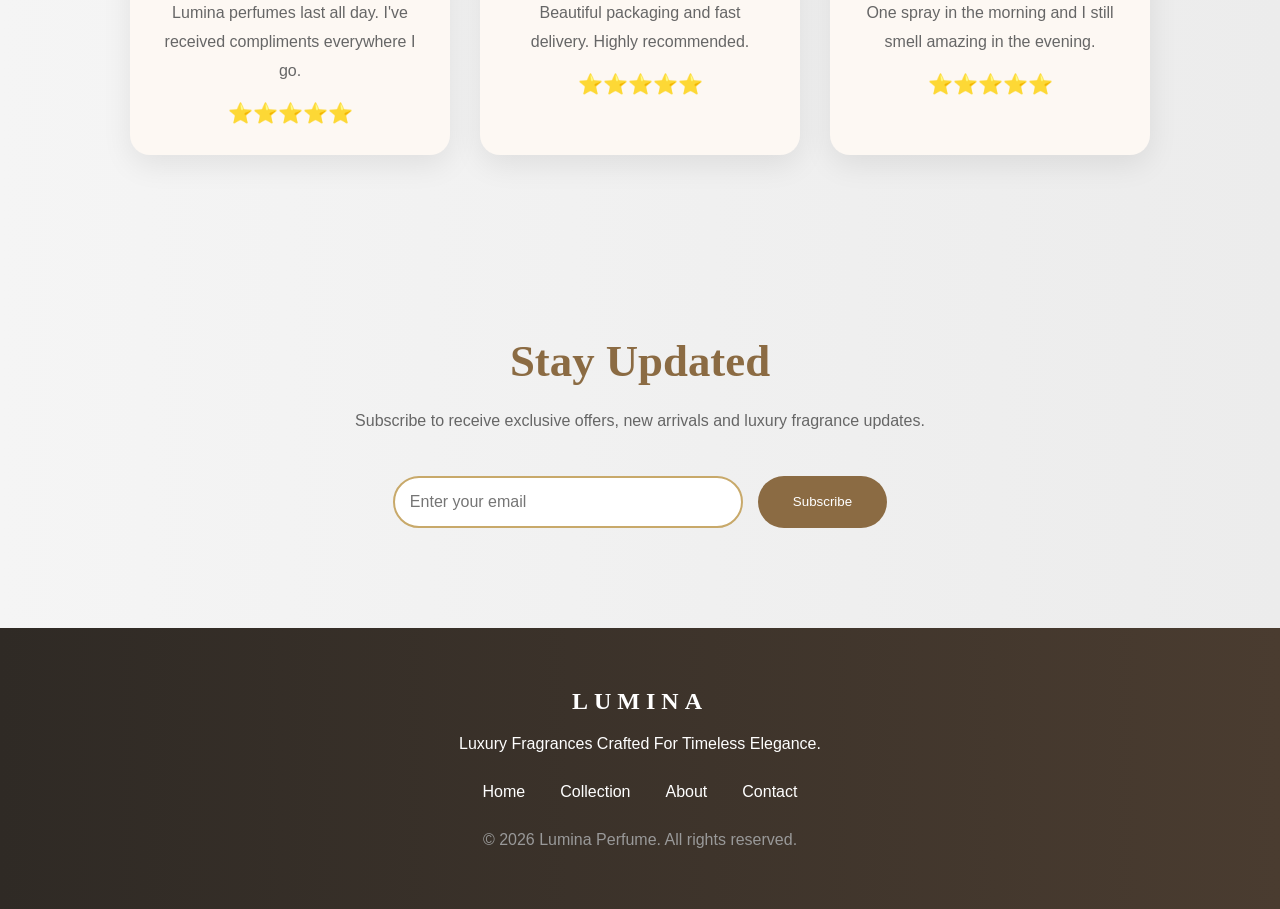
==== commit e634a8a7: "Testimonial changes" ====
--- a/index.html
+++ b/index.html
@@ -124,49 +124,43 @@
       </div>
     </div>
   </section>
-  <section class="testimonials">
+ <section class="testimonials">
     <h4>TESTIMONIALS</h4>
-    <h2>What Our Customers Says</h2>
+    <h2>What Our Customers Say</h2>
+
     <div class="testimonial-container">
-      <div class="testimonial-card">
-        <img src="images/12.jpeg" alt="customer">
-        <h3>Sarah Johnson</h3>
-        <p>
-          Lumina perfumes last all day.
-          I've recieved compliments
-          everywhere I go.
-        </p>
-      </div>
-        <div class="stars">
-          ⭐⭐⭐⭐⭐
+
+        <div class="testimonial-card">
+            <img src="images/12.jpeg" alt="customer">
+            <h3>Sarah Johnson</h3>
+            <p>
+                Lumina perfumes last all day.
+                I've received compliments everywhere I go.
+            </p>
+            <div class="stars">⭐⭐⭐⭐⭐</div>
         </div>
+
+        <div class="testimonial-card">
+            <img src="images/download" alt="customer">
+            <h3>Michael Adams</h3>
+            <p>
+                Beautiful packaging and fast delivery.
+                Highly recommended.
+            </p>
+            <div class="stars">⭐⭐⭐⭐⭐</div>
+        </div>
+
+        <div class="testimonial-card">
+            <img src="images/11.jpeg" alt="customer">
+            <h3>Sophia Brown</h3>
+            <p>
+                One spray in the morning and I still smell amazing in the evening.
+            </p>
+            <div class="stars">⭐⭐⭐⭐⭐</div>
+        </div>
+
     </div>
-      <div class="testimonial-card">
-        <img src="images/download" alt="customer">
-        <h3>Micheal Adams</h3>
-        <p>
-          Beautiful packaging and fast delivery.
-          Highly recommended.
-        </p>
-      </div>
-        <div class="stars">
-          ⭐⭐⭐⭐⭐
-        </div>
-    </div>
-      <div class="testimonial-card">
-        <img src="images/11.jpeg" alt="customer">
-        <h3>Sophia Brown</h3>
-        <p>
-          One spray in the morning and i still 
-          smell amazing in the evening.
-        </p>
-      </div>
-        <div class="stars">
-          ⭐⭐⭐⭐⭐
-        </div>
-    </div>
-  </div>
-  </section>
+</section>
     <section class="newsletter">
 
     <h2>Stay Updated</h2>
--- a/style.css
+++ b/style.css
@@ -415,7 +415,7 @@
   nav ul{
     flex-wrap: wrap;
     justify-content: center;
-    gap: 20px;
+    gap:15px;
   }
 
   .hero{
@@ -429,7 +429,7 @@
   }
 
   .hero-text h1{
-    font-size: 3rem;
+    font-size: 2.5rem;
   }
 
   .hero-text p{
@@ -440,9 +440,13 @@
     justify-content: center;
     flex-wrap: wrap;
   }
+  .buttons button{
+    width: 100%;
+    max-width: 250px;
+  }
 
   .hero-image img{
-    width: 300px;
+    width: 250px;
     margin-top: 40px;
   }
 
@@ -505,4 +509,14 @@
     width: 100%;
     max-width: 350px;
   }
+  nav h2{
+    font-size: 1.8rem;
+  }
+  .hero-image img{
+    width: 250px;
+  }
+  .collection-card{
+    width: 100%;
+    max-width: 320px;
+  }
 }
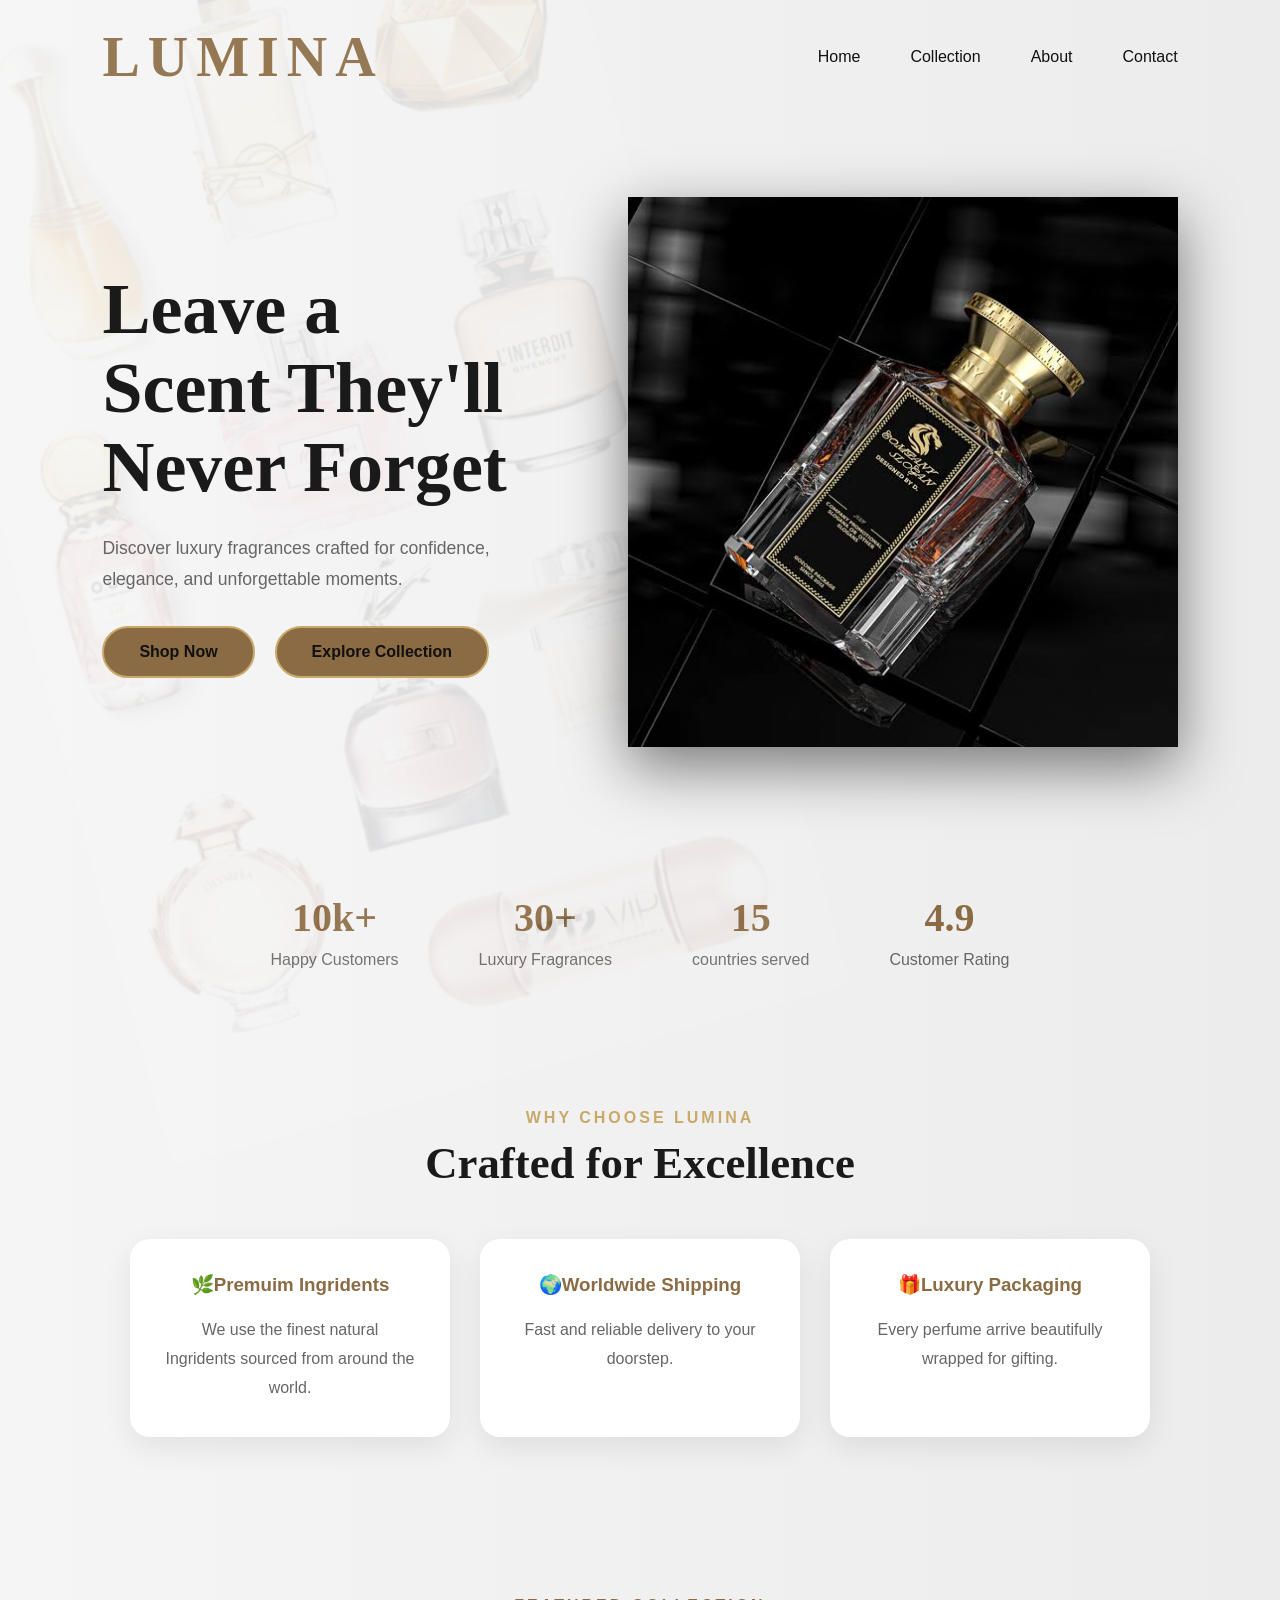
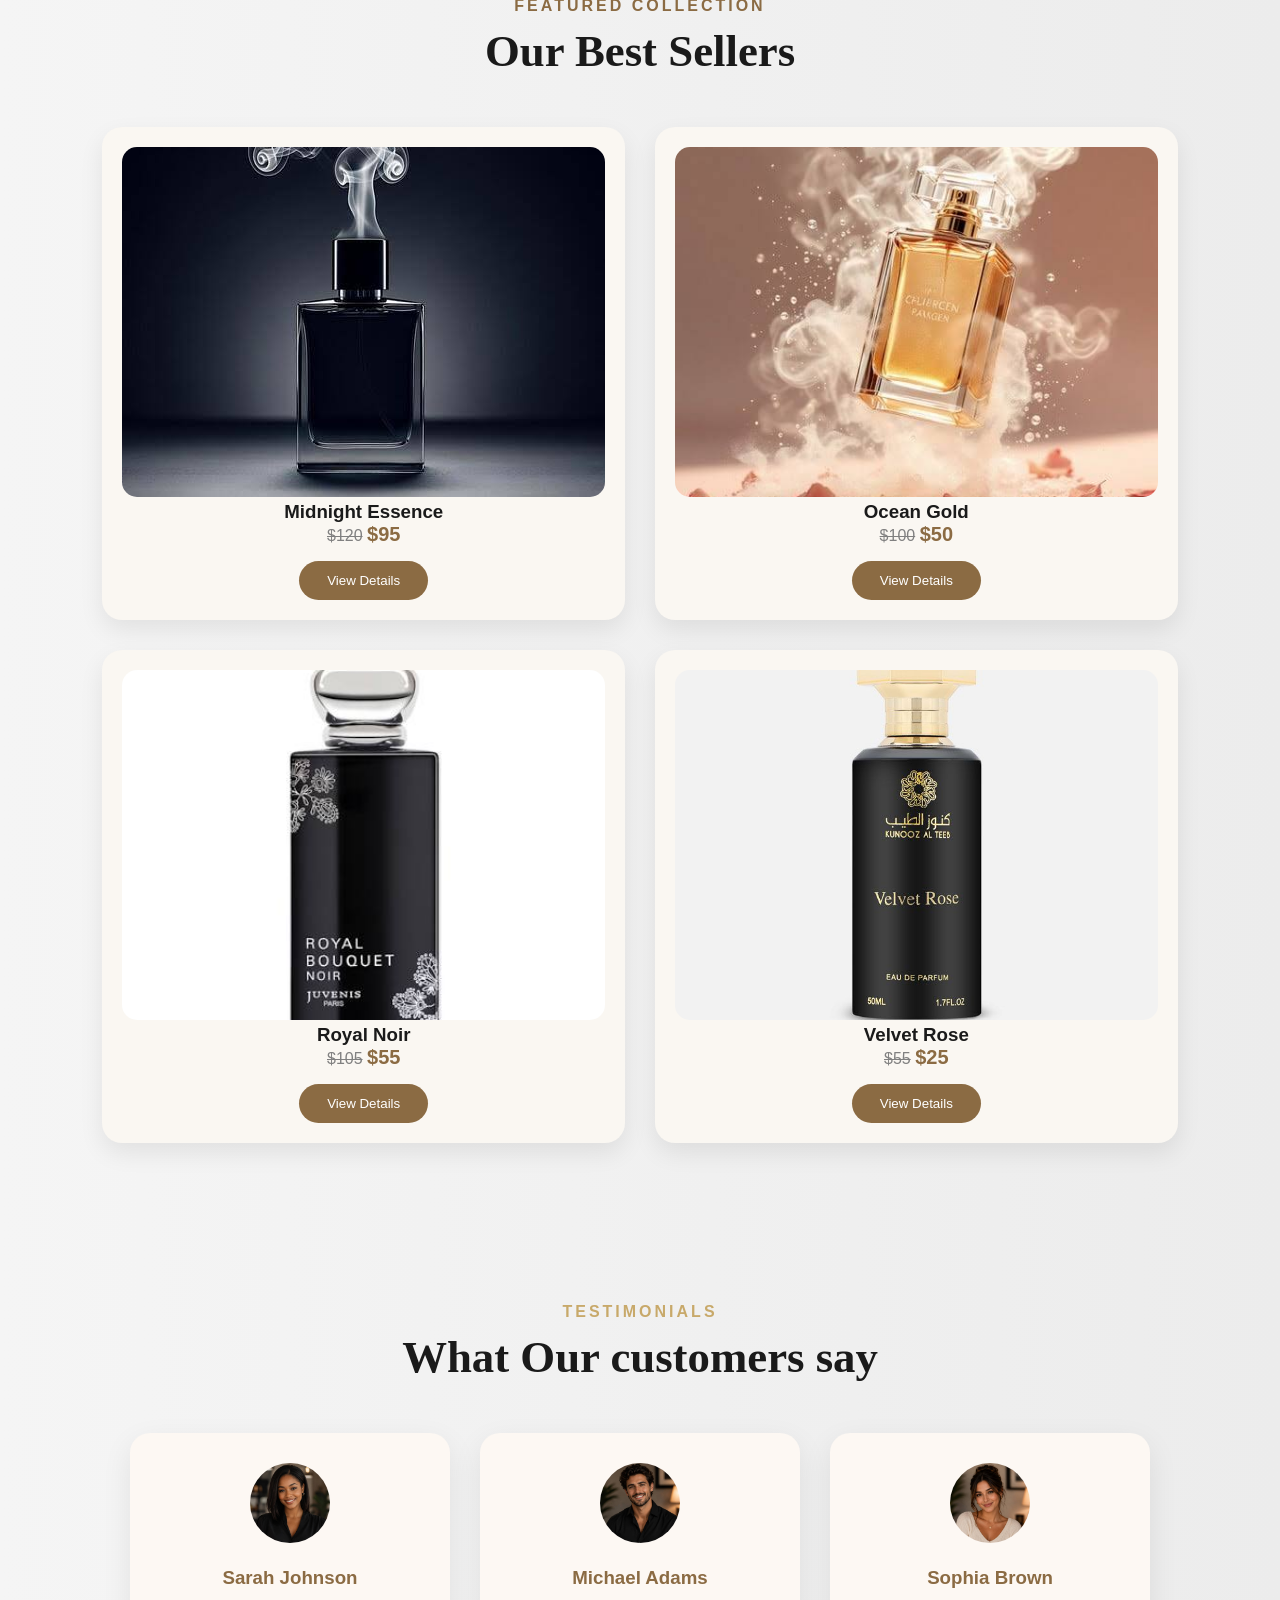
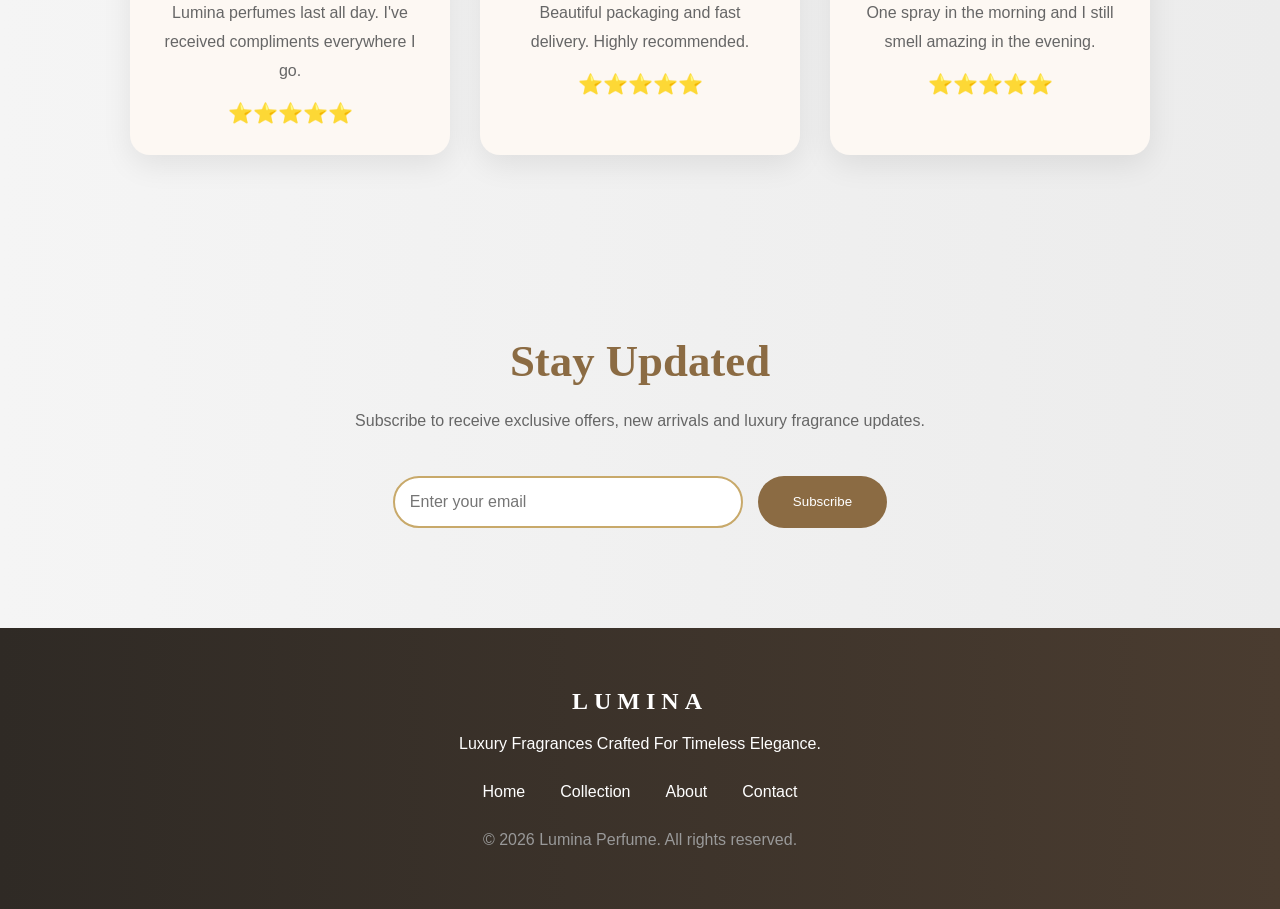
==== commit 8814bbe6: "Fix testimonial section" ====
--- a/index.html
+++ b/index.html
@@ -126,7 +126,7 @@
   </section>
  <section class="testimonials">
     <h4>TESTIMONIALS</h4>
-    <h2>What Our Customers Say</h2>
+    <h2>What Our customers say</h2>
 
     <div class="testimonial-container">
 
@@ -141,7 +141,7 @@
         </div>
 
         <div class="testimonial-card">
-            <img src="images/download" alt="customer">
+            <img src="images/8.jpeg" alt="customer">
             <h3>Michael Adams</h3>
             <p>
                 Beautiful packaging and fast delivery.
